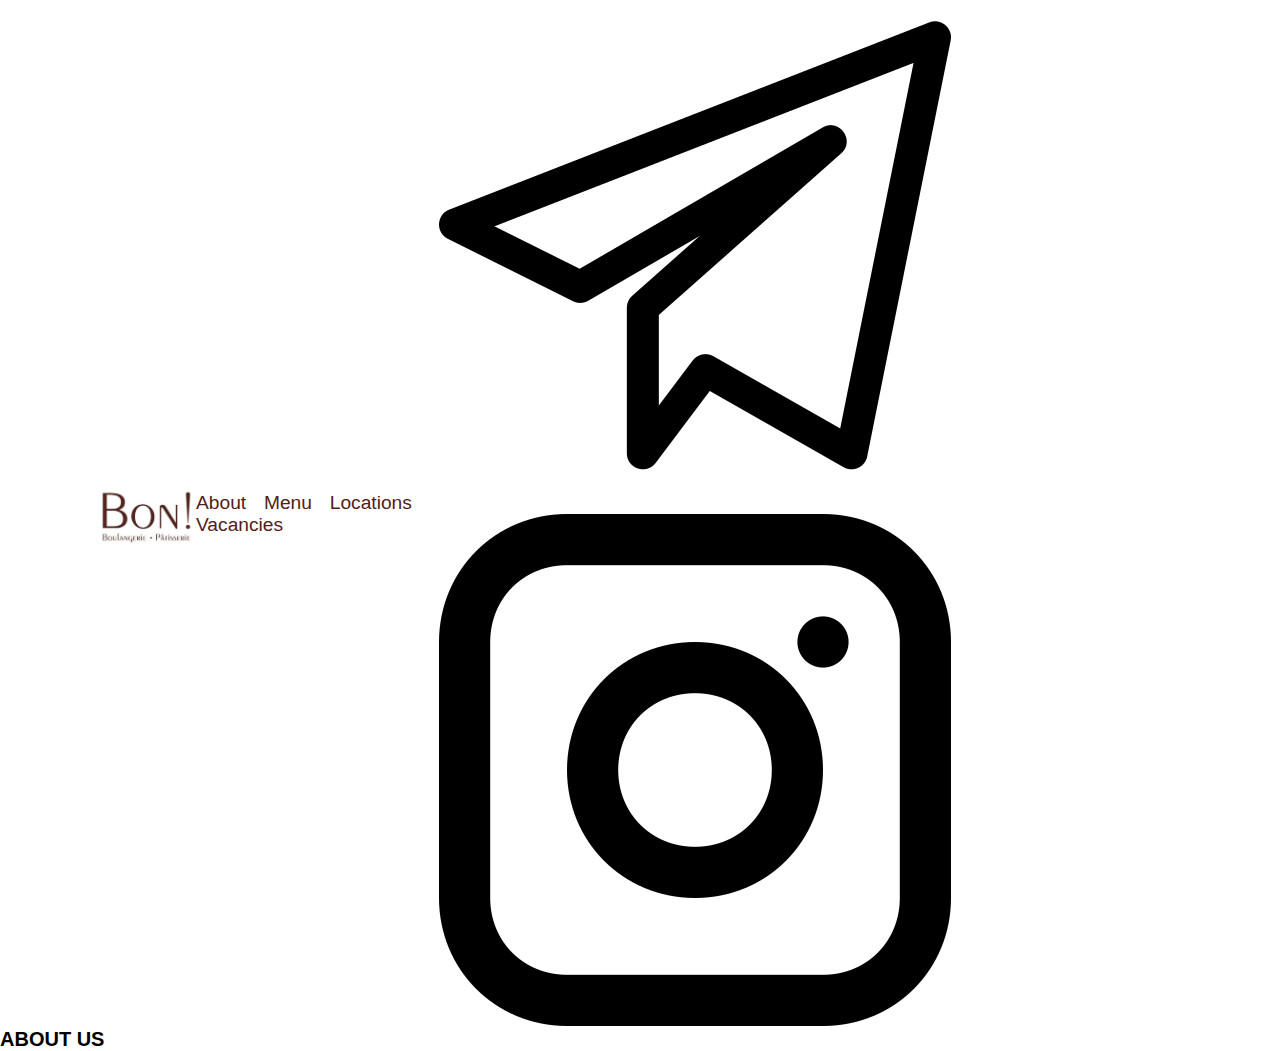
==== pages/about.html @ 9d413606 "header has been implemented" ====
<!DOCTYPE html>
<html lang="en">
<head>
    <meta charset="UTF-8">
    <meta http-equiv="X-UA-Compatible" content="IE=edge">
    <meta name="viewport" content="width=device-width, initial-scale=1.0">
    <title>Document</title>
    <link rel="stylesheet" href="../css/styles.css">
</head>
<body>
    <header>       
        <div class="container">
            <div class="header-row">
  
                <div class="header-logo">
                    <a href="../index.html"><img src="../img/logo.jpg" alt=""></a>
                </div>

                <div class="nav">
                    <a class="nav-item" href="#">About</a>
                    <a class="nav-item" href="../pages/menu.html">Menu</a>
                    <a class="nav-item" href="@">Locations</a>
                    <a class="nav-item" href="@">Vacancies</a>
                </div>

                <div class="header-icons">
                    <a href="@">
                        <img src="../img/icon1.png" alt="">
                    </a>
                    <a href="@">
                        <img src="../img/icon2.png" alt="">
                    </a>
                </div>
        </div>
        </div>        
    </header>

    <div>
        <h1>ABOUT US</h1>
    </div>
</body>
</html>
---- css/styles.css ----
* {
    box-sizing: border-box;
    margin: 0;
    padding: 0;
}

body {
    font-size: 10px;
    font-family: 'Open Sans', sans-serif;
}

.container {
    width: 85%;
    margin: 0 auto;
}

.header-row {
    display: flex;
    justify-content: space-between;
    align-items: center;
}

.header-logo img {
    width: 100px;
    height: 100px;
}

.nav-item {
    text-decoration: none;
    color: #532019;
    font-size: 1.2rem;

    margin-right: 15px;
}
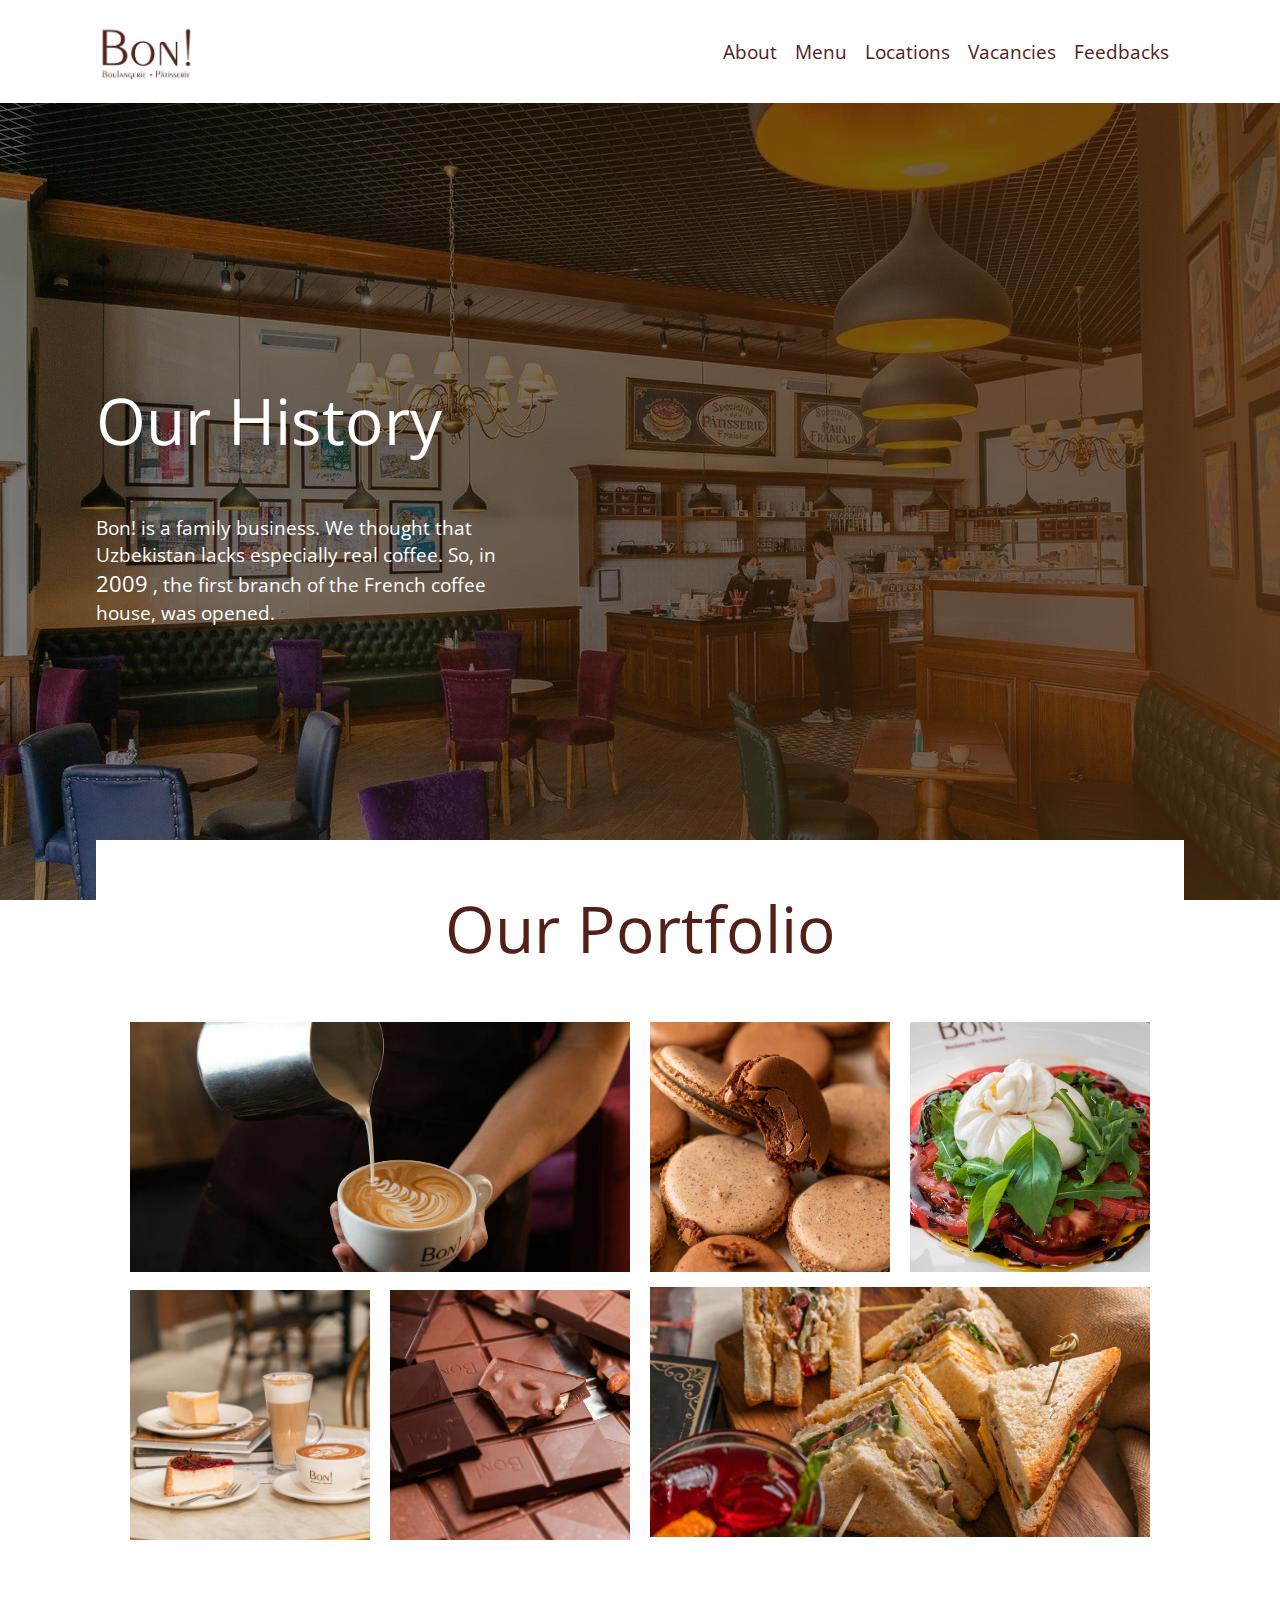
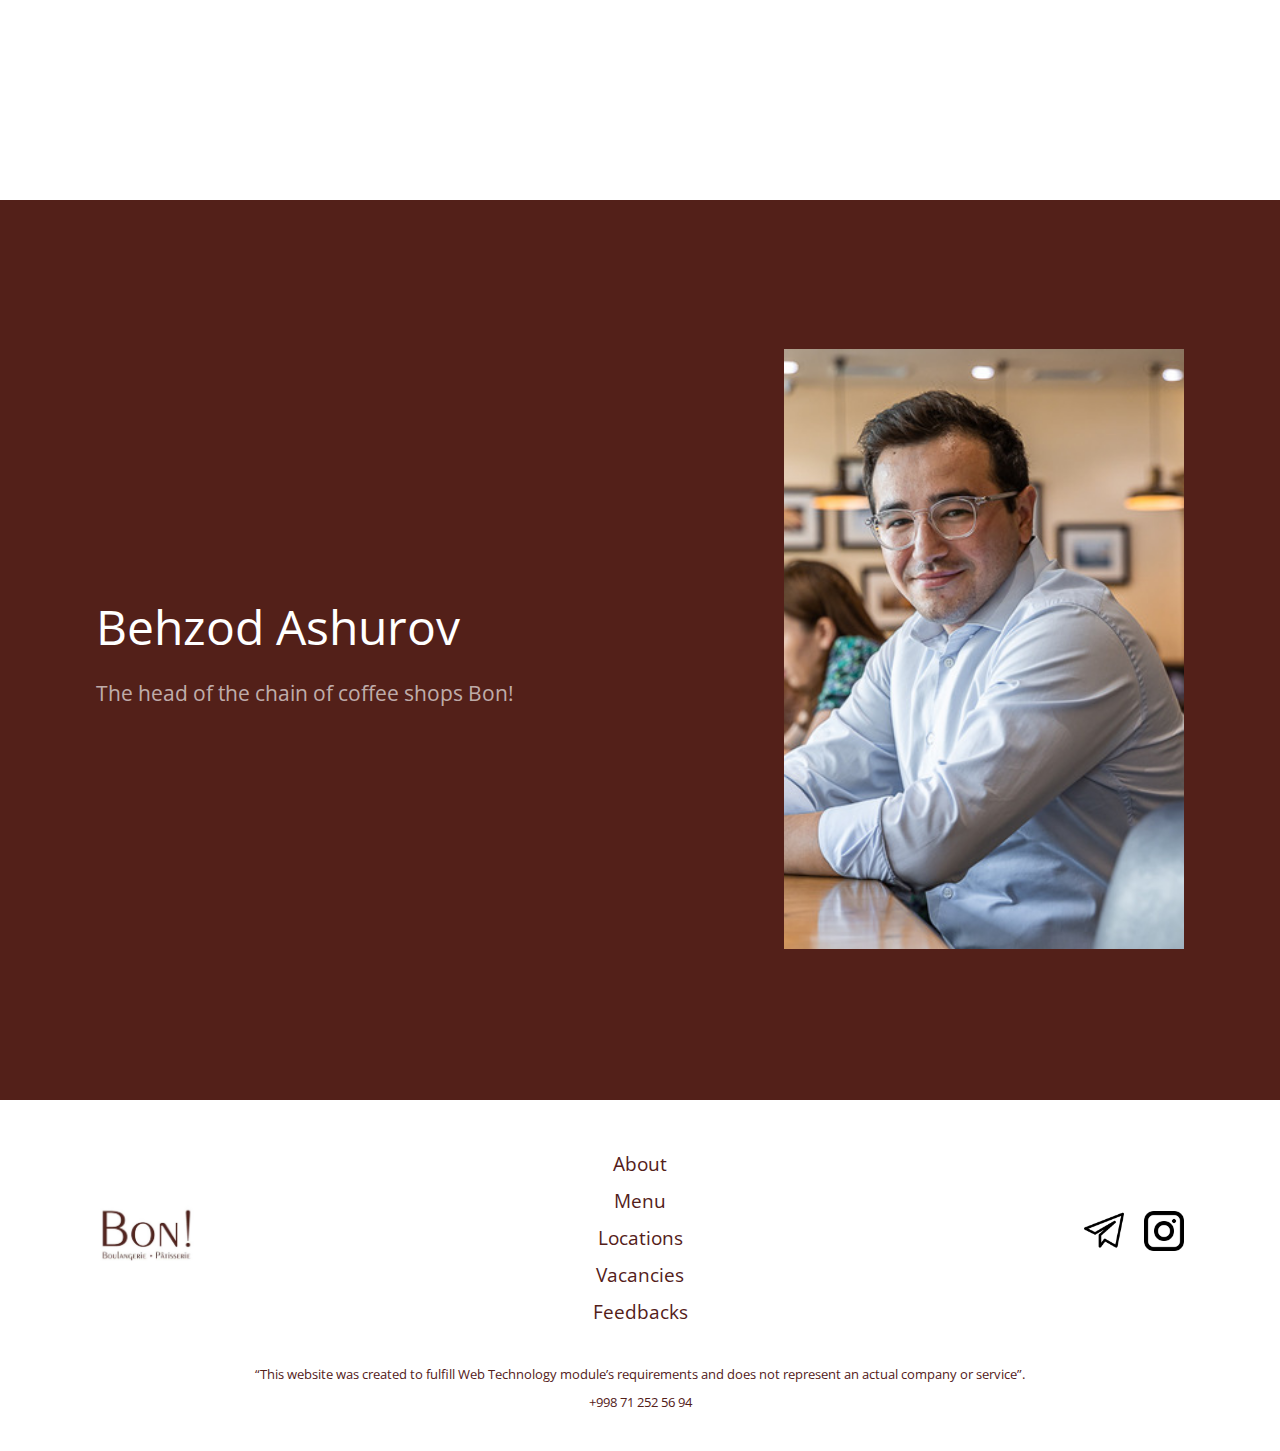
==== commit 9c9ed00a: "page about us has been implemented" ====
--- a/pages/about.html
+++ b/pages/about.html
@@ -4,7 +4,8 @@
     <meta charset="UTF-8">
     <meta http-equiv="X-UA-Compatible" content="IE=edge">
     <meta name="viewport" content="width=device-width, initial-scale=1.0">
-    <title>Document</title>
+    <link href="https://fonts.googleapis.com/css2?family=Nunito&family=Open+Sans&display=swap" rel="stylesheet">
+    <title>About us</title>
     <link rel="stylesheet" href="../css/styles.css">
 </head>
 <body>
@@ -12,31 +13,124 @@
         <div class="container">
             <div class="header-row">
   
-                <div class="header-logo">
+                <div class="logo">
                     <a href="../index.html"><img src="../img/logo.jpg" alt=""></a>
                 </div>
 
                 <div class="nav">
-                    <a class="nav-item" href="#">About</a>
+                    <a class="nav-item" href="../pages/about.html">About</a>
                     <a class="nav-item" href="../pages/menu.html">Menu</a>
-                    <a class="nav-item" href="@">Locations</a>
-                    <a class="nav-item" href="@">Vacancies</a>
-                </div>
-
-                <div class="header-icons">
-                    <a href="@">
-                        <img src="../img/icon1.png" alt="">
-                    </a>
-                    <a href="@">
-                        <img src="../img/icon2.png" alt="">
-                    </a>
+                    <a class="nav-item" href="../pages/locations.html">Locations</a>
+                    <a class="nav-item" href="../pages/vacancies.html">Vacancies</a>
+                    <a class="nav-item" href="../pages/feedback.html">Feedbacks</a>
                 </div>
         </div>
         </div>        
     </header>
 
-    <div>
-        <h1>ABOUT US</h1>
+    <div class="about">
+        <div class="overlay">
+            <div class="about-container container">
+                <div class="about-holder">
+                    <div class="about-content">
+                        <div class="about-title">
+                            Our History
+                        </div>
+                        
+                        <div class="about-desc">
+                            Bon! is a family business.
+                            We thought that Uzbekistan lacks especially real coffee. 
+                            So, in <span> 2009</span> , the first branch of the French coffee house, was opened.
+                        </div>
+                    </div>
+                </div>
+            </div>
+        </div>
     </div>
+
+    <div class="portfolio">
+        <div class="portfolio-container container">
+            <div class="portfolio-title">
+                Our Portfolio
+            </div>
+
+            <div class="portfolio-content">
+                <div class="portfolio-holder">
+                    <div class="left">
+                        <div class="left-up">
+                            <img src="../img/img4.jpg" alt="">
+                        </div>
+                        <div class="left-down">
+                            <img src="../img/img5.jpg" alt="">
+                            <img src="../img/img6.jpg" alt="">
+                        </div>
+                    </div>
+                    <div class="right">
+                        <div class="right-up">
+                            <img src="../img/img7.jpg" alt="">
+                            <img src="../img/img8.jpg" alt="">
+                        </div>
+                        <div class="right-down">
+                            <img src="../img/img9.jpg" alt="">
+                        </div>
+                    </div>
+                </div>
+            </div>
+        </div>
+    </div>
+
+    <div class="staff">
+        <div class="container">
+            <div class="staff-holder">
+                <div class="staff-content">
+                    <div class="staff-title">Behzod Ashurov</div>
+                    <div class="staff-subtitle">The head of the chain of coffee shops Bon!</div>
+                    <div class="staff-desc"></div>
+                </div>
+
+                <div class="staff-image">
+                    <img src="../img/staff.jpeg" alt="">
+                </div>
+            </div>
+        </div>
+    </div>
+
+    <footer>
+        <div class="container">
+            <div class="footer-holder">
+                <div class="logo">
+                    <a href="../index.html">
+                        <img src="../img/logo.jpg" alt="">
+                    </a>
+                </div>
+
+                <div class="footer-nav">
+                    <a class="nav-item" href="../pages/about.html">About</a>
+                    <a class="nav-item" href="../pages/menu.html">Menu</a>
+                    <a class="nav-item" href="../pages/locations.html">Locations</a>
+                    <a class="nav-item" href="../pages/vacancies.html">Vacancies</a>
+                    <a class="nav-item" href="../pages/feedback.html">Feedbacks</a>
+                </div>
+    
+                <div class="footer-socials">
+                    <a href="https://t.me/bon_uzbot">
+                        <img src="../img/icon1.png" alt="">
+                    </a>
+                    <a href="https://instagram.com/boncafe.uz?igshid=YmMyMTA2M2Y">
+                        <img src="../img/icon2.png" alt="">
+                    </a>
+                </div>
+            </div>
+
+            <div class="footer-note">
+                <p>“This website was created to fulfill Web Technology module’s requirements and does not represent an actual company or service”.</p>
+                <p>+998 71 252 56 94</p>
+            </div>
+
+        </div>
+   </footer>
+
 </body>
-</html>+</html>
+
+
--- a/css/styles.css
+++ b/css/styles.css
@@ -9,18 +9,54 @@
     font-family: 'Open Sans', sans-serif;
 }
 
+main {
+    height: calc(100vh - 103px);
+    background-image: url(../img/bg.jpeg);
+    background-repeat: no-repeat;
+    background-size: cover;
+    position: relative;
+}
+
+.overlay {
+    height: 100%;
+    background: linear-gradient( 90deg, rgb(7 7 7 / 50%) 0%, rgb(77 39 10 / 80%) 100% );
+}   
+
 .container {
     width: 85%;
     margin: 0 auto;
 }
 
+.btn {
+    cursor: pointer;
+    outline: 0;
+
+    transition: all 0.5s linear;
+}
+
+.main-button {
+    background-color: #532019;
+    color: white;
+    text-decoration: none;
+    padding: 22px 24px;
+    font-size: 1rem;
+    border-radius: 10px;
+    text-transform: uppercase;
+    display: block;
+    width: fit-content;
+}
+
+.btn:hover {
+    background-color: #8f4406;
+}
+
 .header-row {
     display: flex;
     justify-content: space-between;
     align-items: center;
 }
 
-.header-logo img {
+.logo img {
     width: 100px;
     height: 100px;
 }
@@ -29,16 +65,304 @@
     text-decoration: none;
     color: #532019;
     font-size: 1.2rem;
-
+}
+
+header .nav-item {
     margin-right: 15px;
 }
 
-
-
-
-
-
-
-
-
-
+.main-container {
+    height: 100%;
+    display: flex;
+    align-items: center;
+}
+
+.main-title {
+    color: white;
+    font-size: 12rem;
+    font-family: 'Nunito', sans-serif;
+}
+
+.main-subtitle {
+    color: white;
+    font-size: 1.5rem;
+    font-weight: 700;
+    margin: 0 0 30px 0;
+}
+
+.benefits {
+    padding: 100px 0;
+}
+
+.benefit-title {
+    font-size: 4rem;
+    color: #532019;
+    margin-bottom: 40px;
+}
+
+.cards-holder {
+    display: flex;
+    justify-content: space-between;
+}
+
+.card {
+    text-align: center;
+    background-color: #532019;
+    padding: 20px;
+    border-radius: 15px;
+    box-shadow: rgb(81, 63, 63) 15px 15px 40px;
+}
+
+.card-title {
+    font-size: 2rem;
+    color: white;
+    margin-top: 15px;
+}
+
+.card-image img {
+    width: 300px;
+    height: 300px;
+    border-radius: 15px;
+}
+
+.gallery {
+    background-color: #532019;
+    height: 100vh;
+    padding: 100px 0;
+}
+
+.gallery-container {
+    height: 100%;
+}
+
+.gallery-holder {
+    display: flex;
+    justify-content: space-between;
+    height: 100%;
+}
+
+.content-title {
+    font-size: 4rem;
+    color: white;
+    width: 40%;
+    height: 100%;
+    display: flex;
+    align-items: center;
+}
+
+.content-images {
+    position: relative;
+}
+
+.content-images img {
+    width: 250px;
+    height: 400px;
+    object-fit: cover;
+    border-radius: 15px;
+    box-shadow: 0 0 10px #975151;
+}
+
+.image-1 {
+    position: absolute;
+    z-index: 0;
+    top: 130px;
+    right: 370px;
+}
+
+.image-2 {
+    position: absolute;
+    z-index: 0;
+    top: -40px;
+    right: 200px;
+}
+
+.image-3 {
+    position: absolute;
+    z-index: 999;
+    top: 180px;
+    right: 40px;
+}
+
+footer {
+    padding: 40px 0;
+}
+
+footer a {
+    display: block;
+}
+
+.footer-holder {
+    display: flex;
+    justify-content: space-between;
+    align-items: center;
+}
+
+.footer-socials {
+    display: flex;
+}
+
+.footer-socials img {
+    width: 40px;
+    height: 40px;
+}
+
+.footer-socials a:last-child {
+    margin-left: 20px;
+}
+
+.footer-nav {
+    text-align: center;
+}
+
+footer .nav-item {
+    margin-top: 10px;
+}
+
+.footer-note {
+    font-size: 0.8rem;
+    color: #532019;
+    text-align: center;
+    margin-top: 40px;
+}
+
+.footer-note p:last-child {
+    margin-top: 10px;
+}
+
+.about {
+    height: calc(100vh - 103px);
+    background-image: url(../img/bg-abt.jpg);
+    background-repeat: no-repeat;
+    background-size: cover;
+}
+
+.about-container {
+    height: 100%;
+}
+
+.about-holder {
+    width: 40%;
+    padding: 100px 0;
+    height: 100%;
+    display: flex;
+    align-items: center;
+}
+
+.about-title {
+    font-size: 4rem;
+    color: white;
+    margin-bottom: 50px;
+}
+
+.about-desc {
+    font-size: 1.2rem;
+    color: white;
+}
+
+.about-desc span {
+    font-size: 1.4rem;
+}
+
+.portfolio {
+    height: 100vh;
+    position: relative;
+}
+
+.portfolio-container {
+    position: absolute;
+    top: -60px;
+    left: 50%;
+    transform: translateX(-50%);
+    background-color: white;
+    padding: 45px 0;    
+}
+
+.portfolio-title {
+    font-size: 4rem;
+    color: #532019;
+    text-align: center;
+    margin-bottom: 50px;
+}
+
+.portfolio-holder {
+    display: flex;
+    justify-content: center;
+    align-items: center;
+}
+
+.portfolio-holder img {
+    object-fit: cover;
+}
+
+.portfolio-holder .left {
+    margin-right: 20px;
+}
+
+.left-up img,
+.right-down img {
+    width: 500px;
+    height: 250px;
+}
+
+.left-down,
+.right-up {
+    display: flex;
+    justify-content: space-between;
+}
+
+.left-down img,
+.right-up img {
+    width: 240px;
+    height: 250px;
+}
+
+.left-up,
+.right-up {
+    margin-bottom: 15px;
+}
+
+.staff {
+    height: 100vh;
+    background-color: #532019;
+    display: flex;
+    align-items: center;
+}
+
+.staff-holder {
+    display: flex;
+    justify-content: space-between;
+    align-items: center;
+}
+
+.staff-title {
+    font-size: 3rem;
+    color: white;
+}
+
+.staff-subtitle {
+    font-size: 1.3rem;
+    color: rgba(255, 255, 255, 0.649);
+    margin-top: 20px;
+}
+
+.staff-image img {
+    width: 400px;
+    height: 600px;
+    object-fit: cover;
+}
+
+
+
+
+
+
+
+
+
+
+
+
+
+
+
+
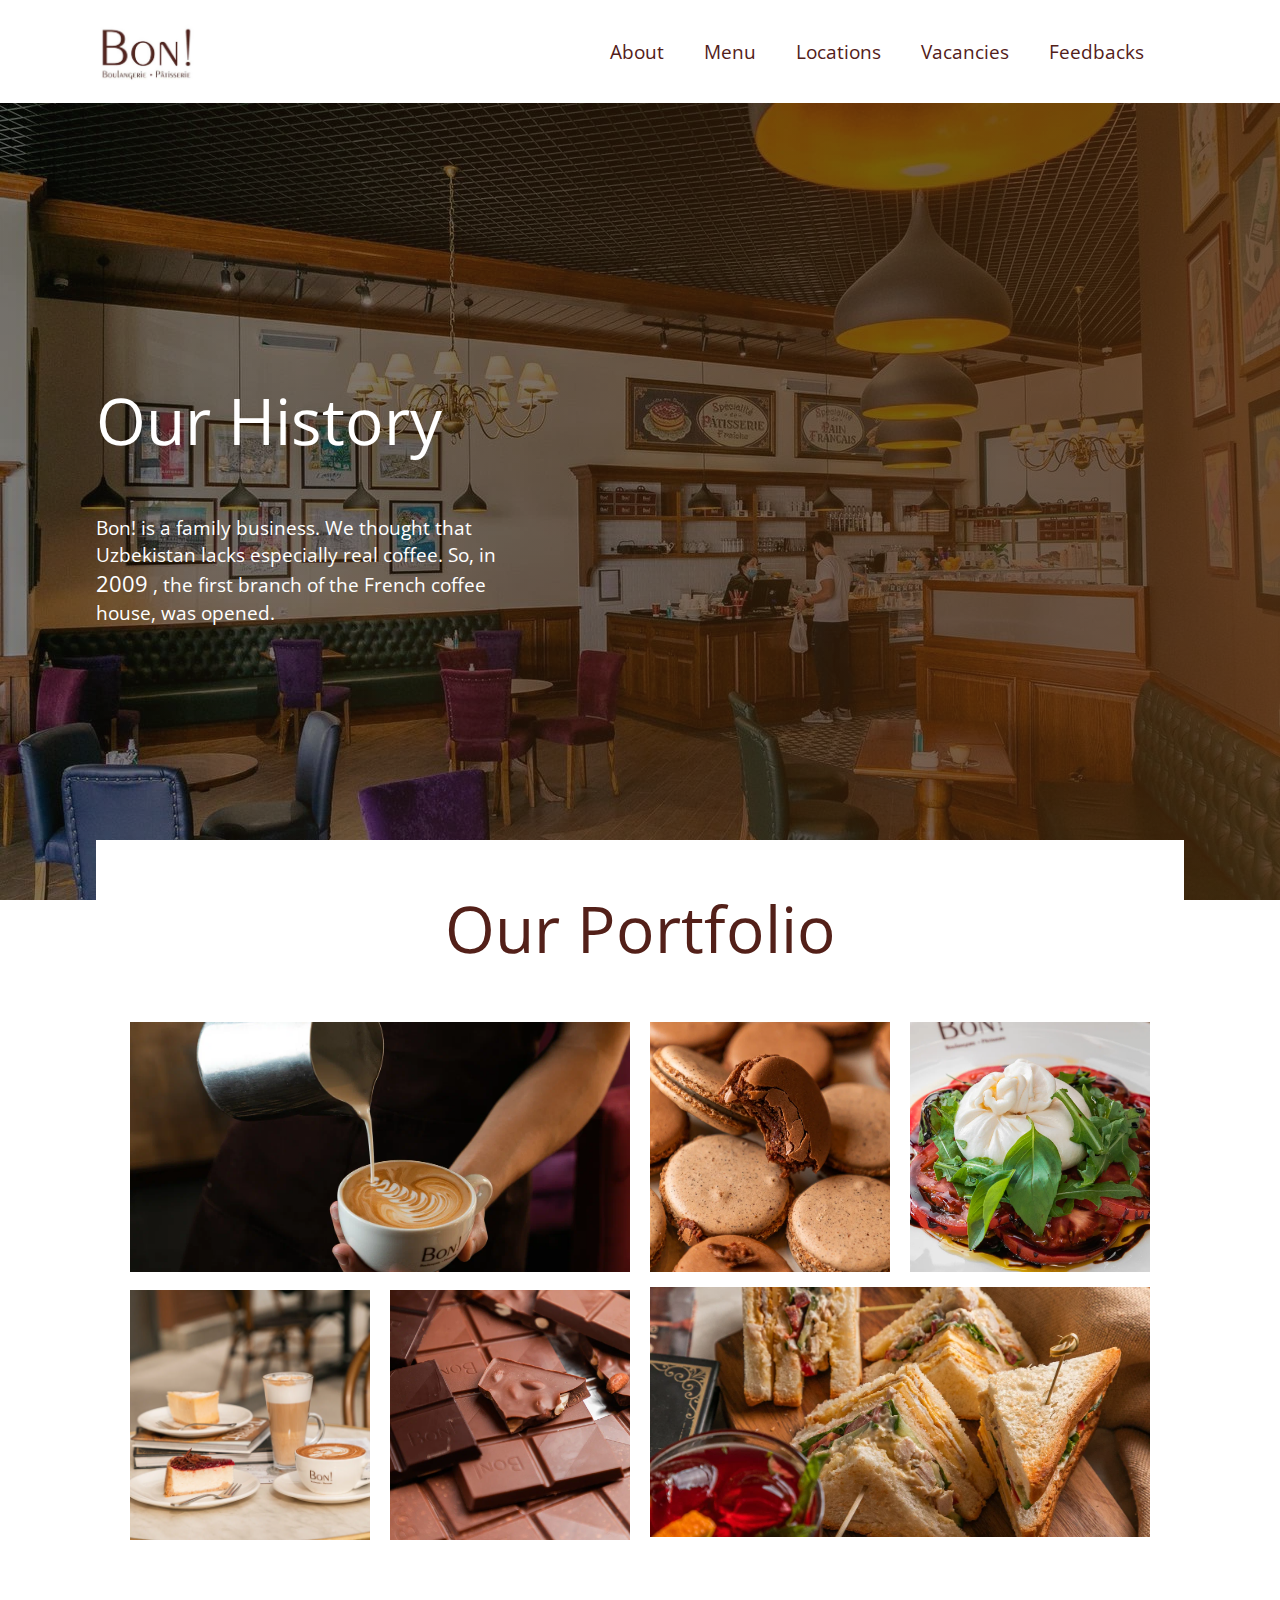
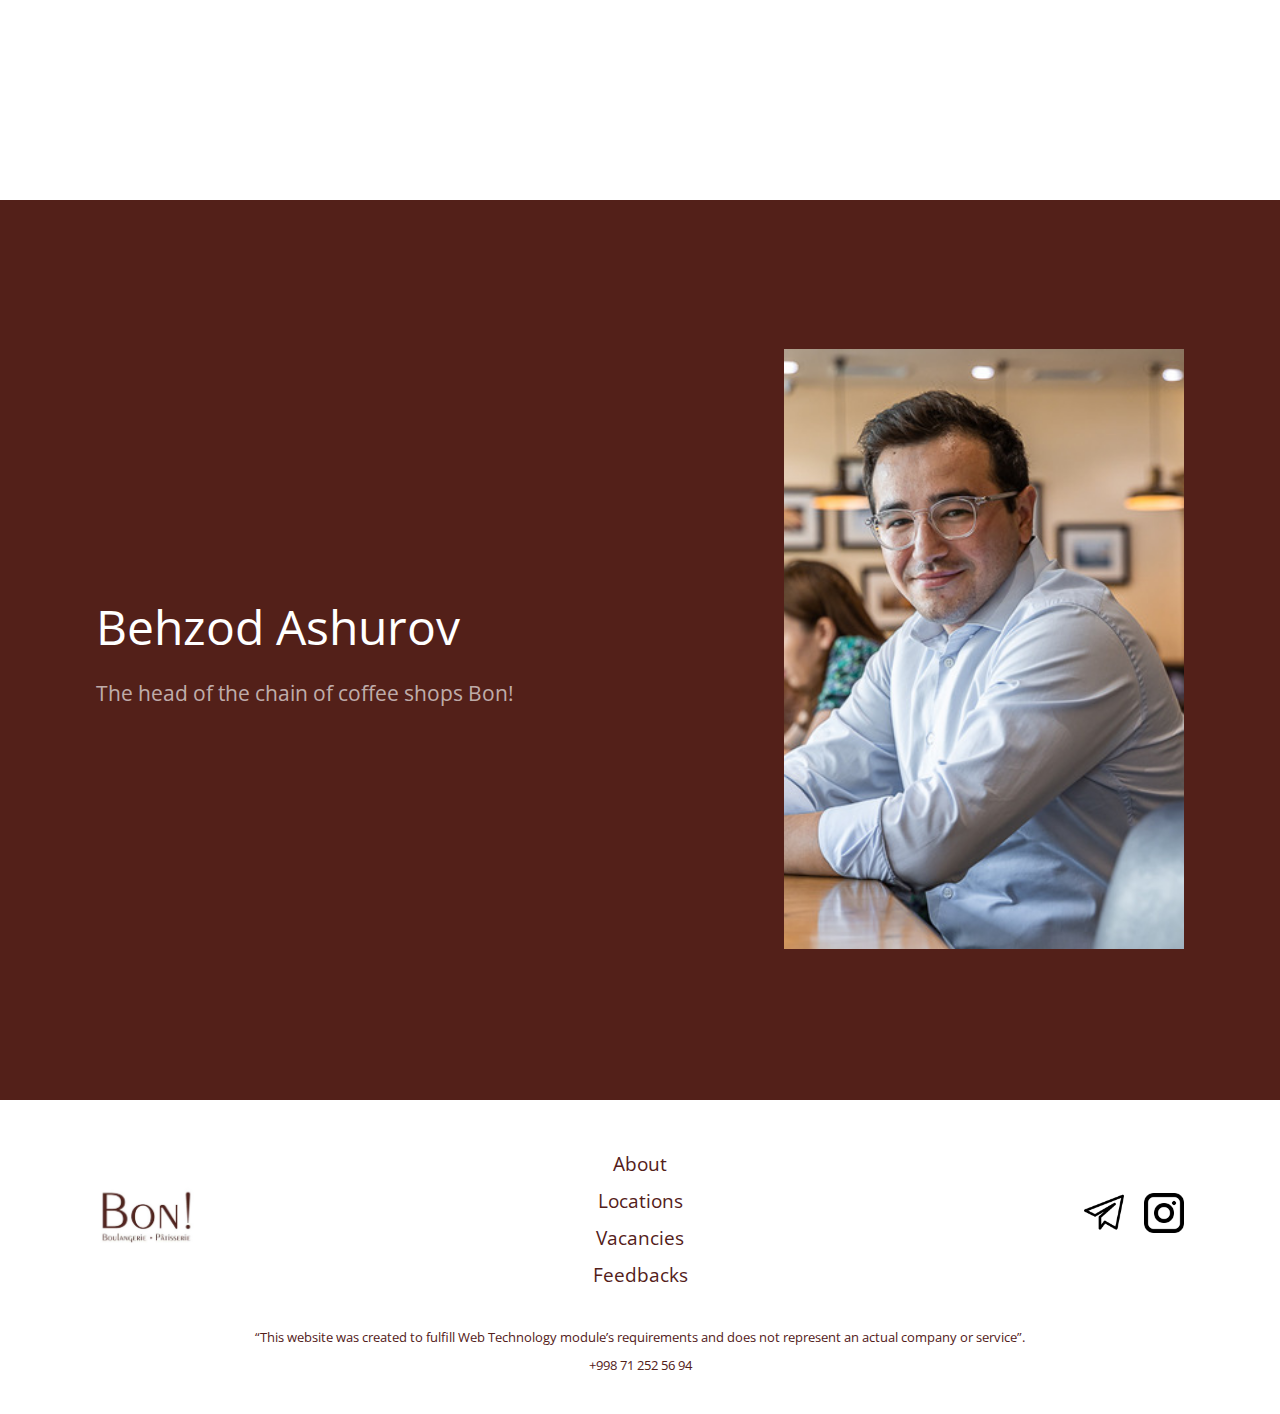
==== commit 7935318d: "JS has been implemented to menu" ====
--- a/pages/about.html
+++ b/pages/about.html
@@ -18,11 +18,36 @@
                 </div>
 
                 <div class="nav">
-                    <a class="nav-item" href="../pages/about.html">About</a>
-                    <a class="nav-item" href="../pages/menu.html">Menu</a>
-                    <a class="nav-item" href="../pages/locations.html">Locations</a>
-                    <a class="nav-item" href="../pages/vacancies.html">Vacancies</a>
-                    <a class="nav-item" href="../pages/feedback.html">Feedbacks</a>
+                    <div class="nav-item-container">
+                        <a class="nav-item" href="../pages/about.html">About</a>
+                    </div>
+
+                    <div class="nav-item-container dropdown-container">
+                        <div>
+                            <a class="nav-item" href="../pages/menu.html" id="menu-link">Menu</a>
+                        </div>
+
+                        <div class="dropdown" id="menu">
+                            <div class="dropdown-item">
+                                <a href="../menu/breakfasts.html">Breakfasts</a>
+                            </div>
+                            <div class="dropdown-item">
+                                <a href="../menu/drinks.html">Drinks</a>
+                            </div>
+                            <div class="dropdown-item">
+                                <a href="../menu/salads.html">Salads</a>
+                            </div>
+                        </div>
+                    </div>
+                    <div class="nav-item-container">
+                        <a class="nav-item" href="../pages/locations.html">Locations</a>
+                    </div>
+                    <div class="nav-item-container">
+                        <a class="nav-item" href="../pages/vacancies.html">Vacancies</a>
+                    </div>
+                    <div class="nav-item-container">
+                        <a class="nav-item" href="../pages/feedback.html">Feedbacks</a>
+                    </div>
                 </div>
         </div>
         </div>        
@@ -106,7 +131,6 @@
 
                 <div class="footer-nav">
                     <a class="nav-item" href="../pages/about.html">About</a>
-                    <a class="nav-item" href="../pages/menu.html">Menu</a>
                     <a class="nav-item" href="../pages/locations.html">Locations</a>
                     <a class="nav-item" href="../pages/vacancies.html">Vacancies</a>
                     <a class="nav-item" href="../pages/feedback.html">Feedbacks</a>
@@ -130,6 +154,8 @@
         </div>
    </footer>
 
+   <script src="../js/index.js"></script>
+
 </body>
 </html>
 
--- a/css/styles.css
+++ b/css/styles.css
@@ -2,6 +2,10 @@
     box-sizing: border-box;
     margin: 0;
     padding: 0;
+}
+
+html {
+    scroll-behavior: smooth;
 }
 
 body {
@@ -61,14 +65,69 @@
     height: 100px;
 }
 
+.nav {
+    display: flex;
+}
+
+.dropdown-container {
+    position: relative;
+}
+
+.dropdown {
+    position: absolute;
+    top: 35px;
+    left: 50%;
+    transform: translateX(-50%);
+    box-shadow: 0 0 10px rgba(0,0,0,22%);
+    background: white;
+    z-index: 1;
+    border-radius: 5px;
+    overflow: hidden;
+    opacity: 0;
+    visibility: hidden;
+    transition: 0.4s;
+}
+
+.dropdown-active {
+    opacity: 1;
+    visibility: visible;
+}
+
+.dropdown-item {
+    font-size: 1rem;
+    background: white;
+    color: #000;
+    transition: 0.2s;
+}
+
+.dropdown-item a {
+    display: block;
+    padding: 8px 10px;
+    text-decoration: none;
+    color: #000;
+    background: #fff;
+}
+
+.dropdown-item a:hover {
+    background: #532019;
+    color: white;
+}
+
+.dropdown-item:not(:last-child) {
+    border-bottom: 1px solid #eae5e5;
+}
+
 .nav-item {
     text-decoration: none;
     color: #532019;
     font-size: 1.2rem;
 }
 
+.nav-item-container {
+    margin-right: 40px;
+}
+
 header .nav-item {
-    margin-right: 15px;
 }
 
 .main-container {
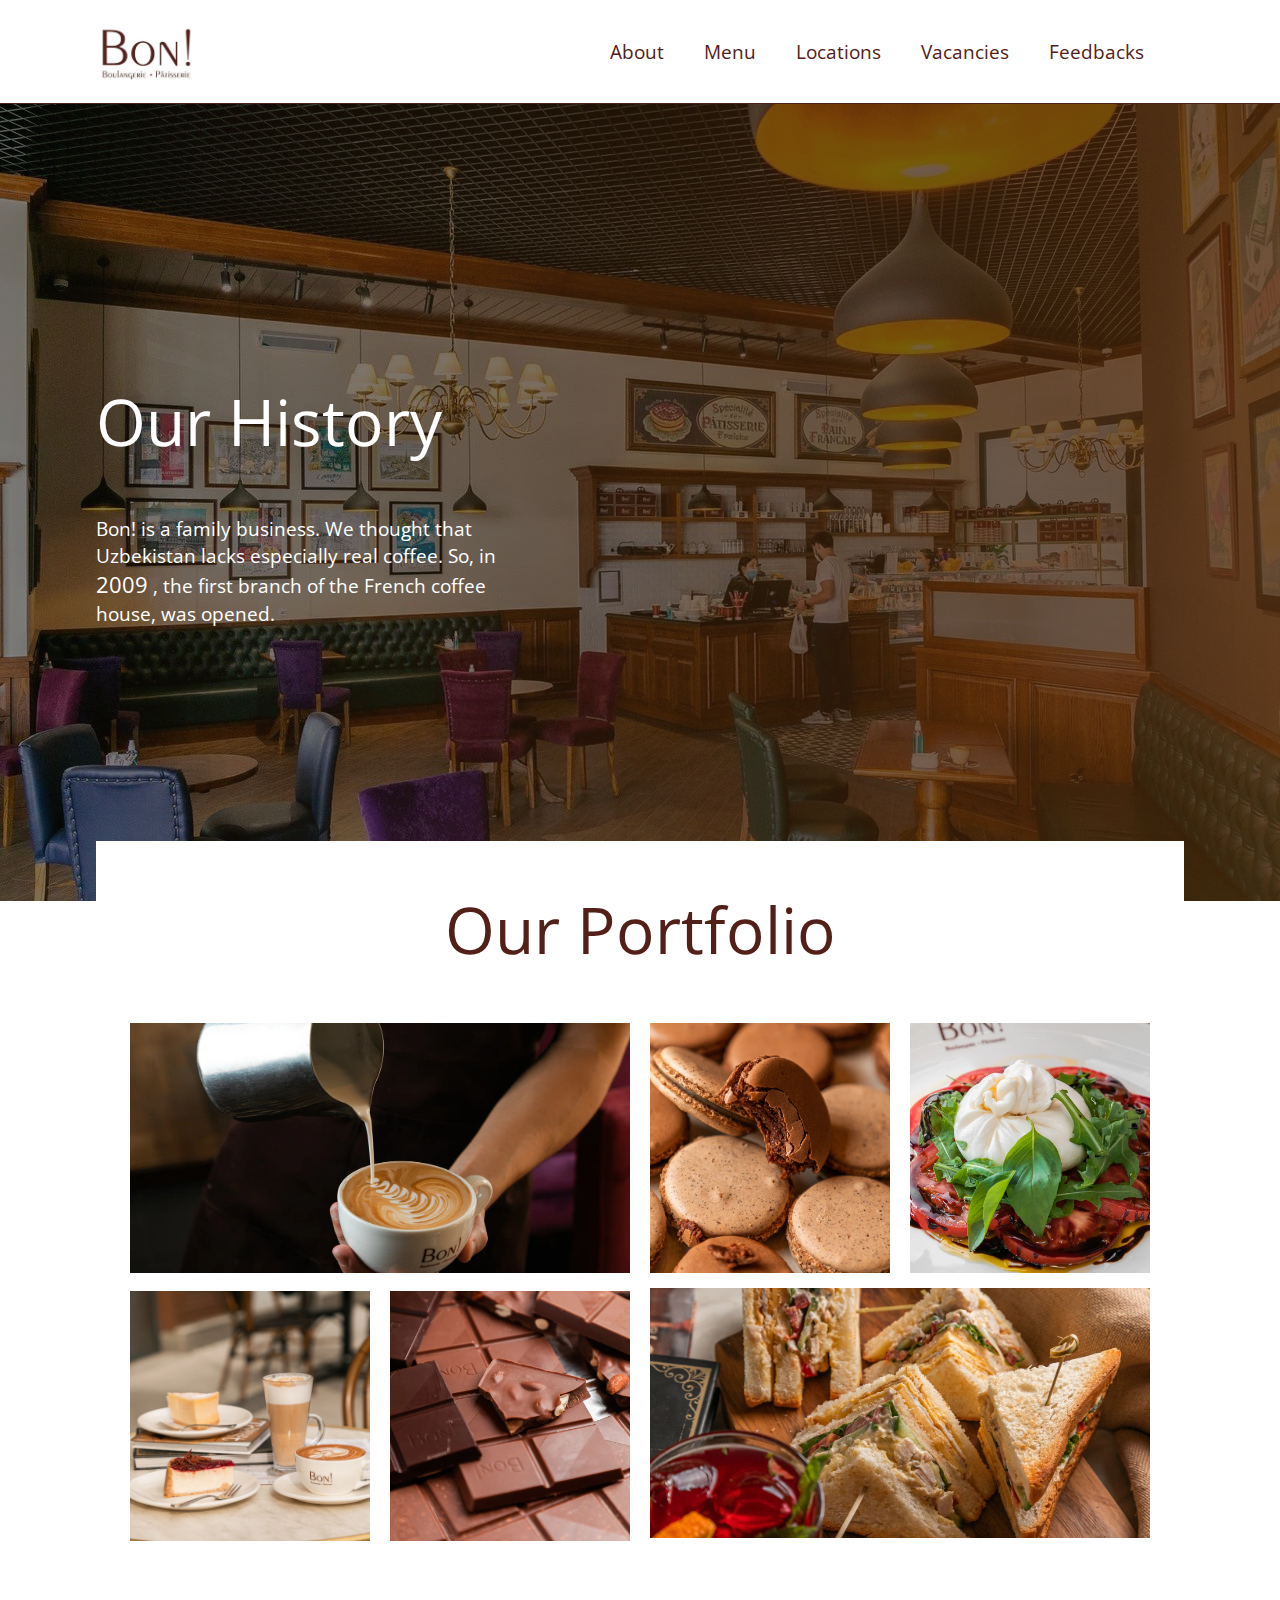
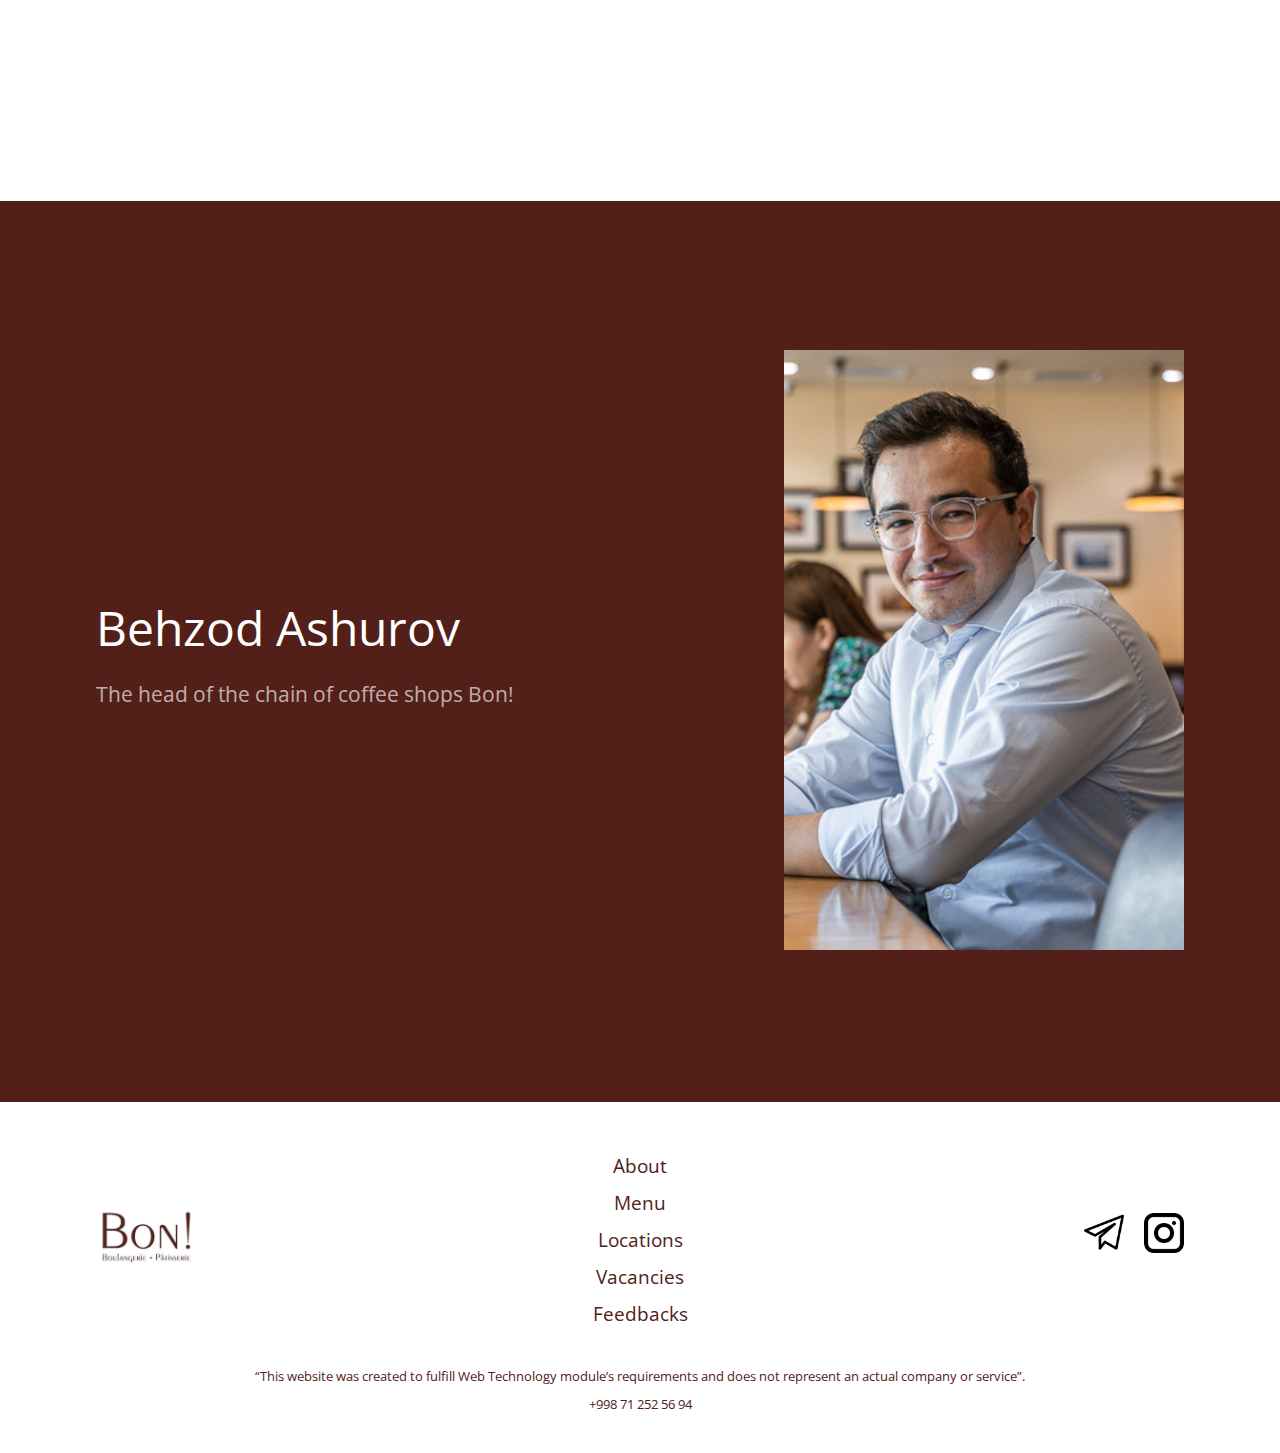
==== commit 92b5a007: "page menu has been applied" ====
--- a/pages/about.html
+++ b/pages/about.html
@@ -29,13 +29,13 @@
 
                         <div class="dropdown" id="menu">
                             <div class="dropdown-item">
-                                <a href="../menu/breakfasts.html">Breakfasts</a>
+                                <a href="../pages/menu.html#breakfasts">Breakfasts</a>
                             </div>
                             <div class="dropdown-item">
-                                <a href="../menu/drinks.html">Drinks</a>
+                                <a href="../pages/menu.html#drinks">Drinks</a>
                             </div>
                             <div class="dropdown-item">
-                                <a href="../menu/salads.html">Salads</a>
+                                <a href="../pages/menu.html#salads">Salads</a>
                             </div>
                         </div>
                     </div>
@@ -131,6 +131,7 @@
 
                 <div class="footer-nav">
                     <a class="nav-item" href="../pages/about.html">About</a>
+                    <a class="nav-item" href="../pages/menu.html">Menu</a>
                     <a class="nav-item" href="../pages/locations.html">Locations</a>
                     <a class="nav-item" href="../pages/vacancies.html">Vacancies</a>
                     <a class="nav-item" href="../pages/feedback.html">Feedbacks</a>
--- a/css/styles.css
+++ b/css/styles.css
@@ -127,6 +127,10 @@
     margin-right: 40px;
 }
 
+header {
+    border-bottom: 1px solid #532019;
+}
+
 header .nav-item {
 }
 
@@ -244,6 +248,8 @@
 
 footer {
     padding: 40px 0;
+    border-top: 1px solid #532019;
+
 }
 
 footer a {
@@ -410,18 +416,74 @@
     object-fit: cover;
 }
 
-
-
-
-
-
-
-
-
-
-
-
-
-
-
-
+.menu {
+    padding: 50px 0;
+}
+
+.category-title {
+    font-size: 1.8rem;
+    color: #532019;
+    text-align: center;
+    margin-bottom: 40px;
+}
+
+.mt50 {
+    margin-top: 50px;
+}
+
+.category-holder {
+    display: flex;
+    flex-wrap: wrap;
+    justify-content: space-between;
+}
+
+.menu-item {
+    width: 250px;
+    height: 300px;
+    background-color: white;
+    border: 1px solid #532019;
+    text-align: center;
+    padding: 20px;
+    border-radius: 15px;
+    transition: 0.4s;
+    margin-bottom: 30px;
+    box-shadow: rgba(58, 6, 6, 0.15) 0px 48px 100px 0px;
+}
+
+.menu-item:hover {
+    transform: scale(1.1);
+}
+
+.menu-item-image img {
+    width: 200px;
+    height: 200px;
+    object-fit: cover;
+    border-radius: 15px;
+    border: 1px solid #532019;
+}
+
+.menu-item-title {
+    font-size: 1rem;
+    color: #532019;
+    margin-top: 5px;
+}
+
+.menu-item-desc {
+    font-size: 0.8rem;
+    color: #532019a8;
+    margin-top: 5px;
+}
+
+
+
+
+
+
+
+
+
+
+
+
+
+
